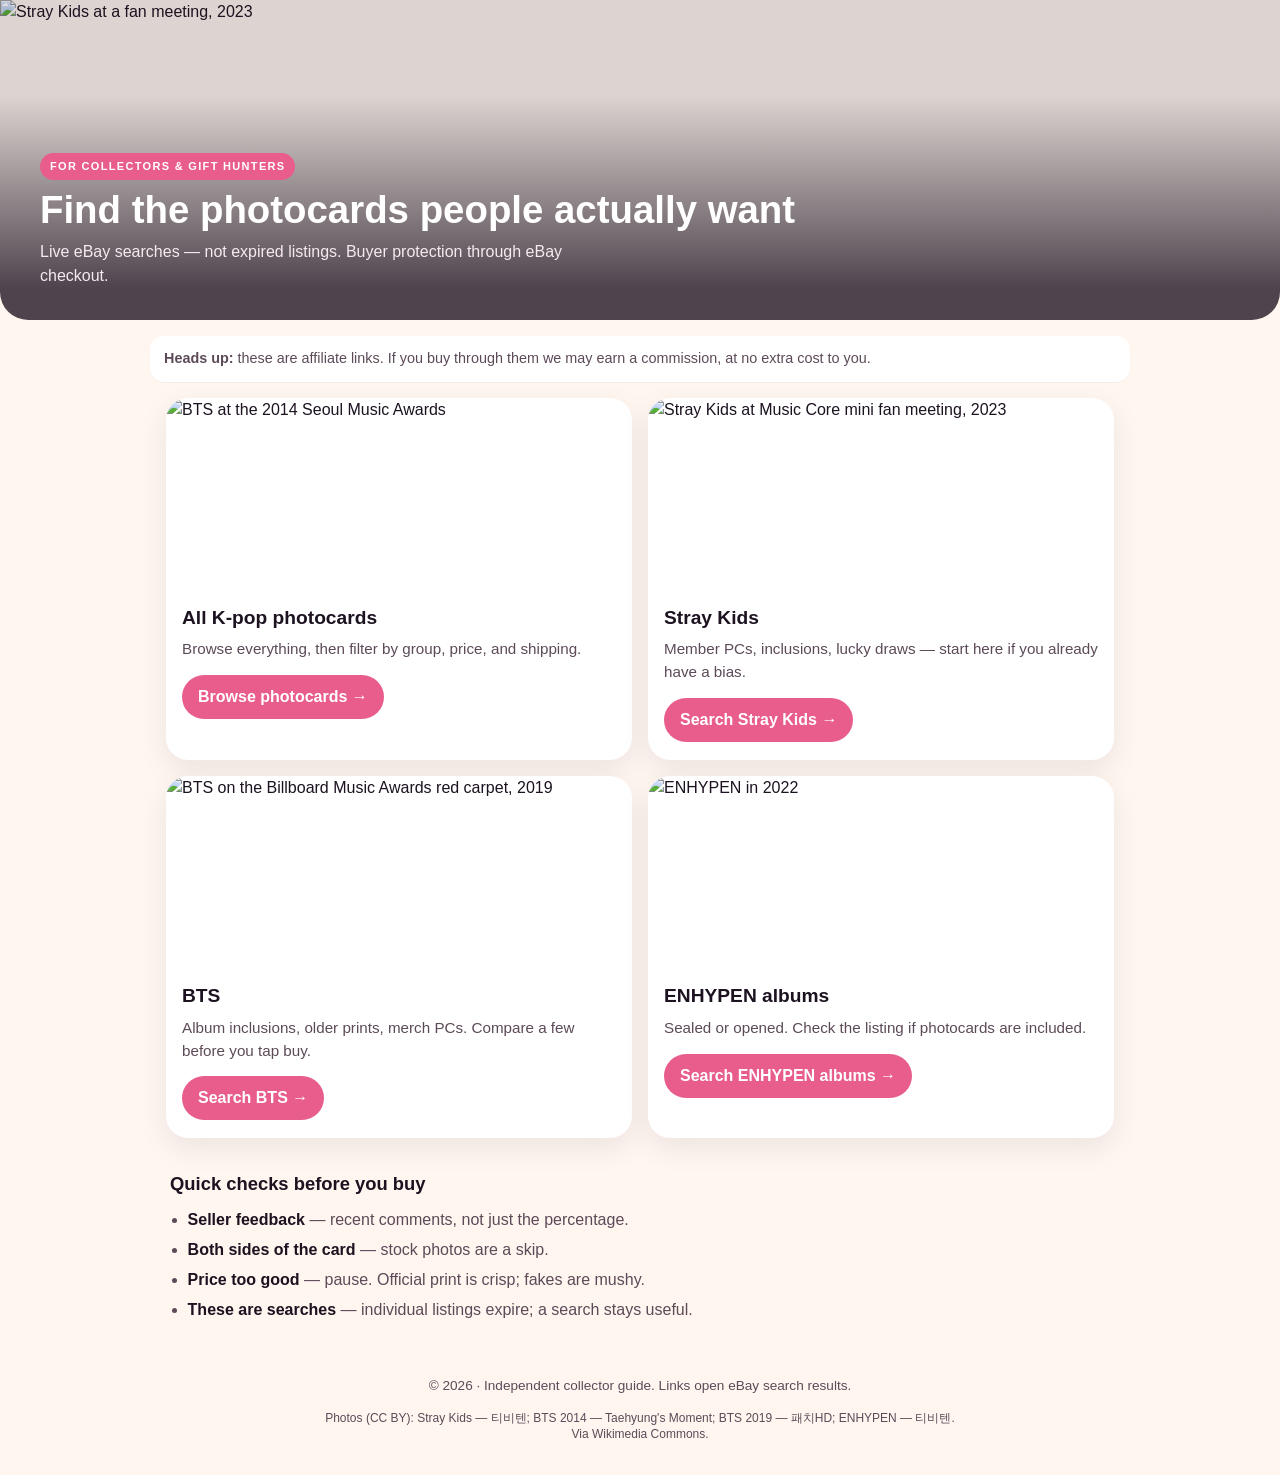
==== index.html @ 458e4288 "Add collector guide landing page" ====
<!DOCTYPE html>
<html lang="en">
<head>
  <meta charset="utf-8">
  <meta name="viewport" content="width=device-width, initial-scale=1">
  <title>K-pop Photocards &amp; Albums — collector finds on eBay</title>
  <meta name="description" content="A friendly collector guide to K-pop photocards and albums on eBay. Stray Kids, BTS, ENHYPEN, with buyer protection.">
  <link rel="stylesheet" href="styles.css">
</head>
<body>
  <header class="hero">
    <img class="hero-img" src="img/hero.jpg" alt="Stray Kids at a fan meeting, 2023">
    <div class="hero-scrim"></div>
    <div class="hero-copy">
      <p class="kicker">For collectors &amp; gift hunters</p>
      <h1>Find the photocards people actually want</h1>
      <p class="lede">Live eBay searches — not expired listings. Buyer protection through eBay checkout.</p>
    </div>
  </header>

  <p class="disclosure"><strong>Heads up:</strong> these are affiliate links. If you buy through them we may earn a commission, at no extra cost to you.</p>

  <main class="grid" aria-label="Search links">
    <a class="card" href="https://www.ebay.com/sch/i.html?_nkw=kpop+photocard&amp;mkcid=1&amp;mkrid=711-53200-19255-0&amp;siteid=0&amp;campid=5338419700&amp;customid=kpop&amp;toolid=10001&amp;mkevt=1" target="_blank" rel="nofollow sponsored noopener">
      <img src="img/all-kpop.jpg" alt="BTS at the 2014 Seoul Music Awards">
      <div class="card-body">
        <h2>All K-pop photocards</h2>
        <p>Browse everything, then filter by group, price, and shipping.</p>
        <span class="btn">Browse photocards</span>
      </div>
    </a>

    <a class="card" href="https://www.ebay.com/sch/i.html?_nkw=stray+kids+photocard&amp;mkcid=1&amp;mkrid=711-53200-19255-0&amp;siteid=0&amp;campid=5338419700&amp;customid=skz&amp;toolid=10001&amp;mkevt=1" target="_blank" rel="nofollow sponsored noopener">
      <img src="img/skz.jpg" alt="Stray Kids at Music Core mini fan meeting, 2023">
      <div class="card-body">
        <h2>Stray Kids</h2>
        <p>Member PCs, inclusions, lucky draws — start here if you already have a bias.</p>
        <span class="btn">Search Stray Kids</span>
      </div>
    </a>

    <a class="card" href="https://www.ebay.com/sch/i.html?_nkw=BTS+photocard&amp;mkcid=1&amp;mkrid=711-53200-19255-0&amp;siteid=0&amp;campid=5338419700&amp;customid=bts&amp;toolid=10001&amp;mkevt=1" target="_blank" rel="nofollow sponsored noopener">
      <img src="img/bts.jpg" alt="BTS on the Billboard Music Awards red carpet, 2019">
      <div class="card-body">
        <h2>BTS</h2>
        <p>Album inclusions, older prints, merch PCs. Compare a few before you tap buy.</p>
        <span class="btn">Search BTS</span>
      </div>
    </a>

    <a class="card" href="https://www.ebay.com/sch/i.html?_nkw=ENHYPEN+album&amp;mkcid=1&amp;mkrid=711-53200-19255-0&amp;siteid=0&amp;campid=5338419700&amp;customid=enhypen&amp;toolid=10001&amp;mkevt=1" target="_blank" rel="nofollow sponsored noopener">
      <img src="img/enhypen.jpg" alt="ENHYPEN in 2022">
      <div class="card-body">
        <h2>ENHYPEN albums</h2>
        <p>Sealed or opened. Check the listing if photocards are included.</p>
        <span class="btn">Search ENHYPEN albums</span>
      </div>
    </a>
  </main>

  <section class="tips">
    <h2>Quick checks before you buy</h2>
    <ul>
      <li><strong>Seller feedback</strong> — recent comments, not just the percentage.</li>
      <li><strong>Both sides of the card</strong> — stock photos are a skip.</li>
      <li><strong>Price too good</strong> — pause. Official print is crisp; fakes are mushy.</li>
      <li><strong>These are searches</strong> — individual listings expire; a search stays useful.</li>
    </ul>
  </section>

  <footer>
    <p>&copy; 2026 · Independent collector guide. Links open eBay search results.</p>
    <p class="credits">Photos (CC BY): Stray Kids — 티비텐; BTS 2014 — Taehyung's Moment; BTS 2019 — 패치HD; ENHYPEN — 티비텐. Via Wikimedia Commons.</p>
  </footer>
</body>
</html>
---- styles.css ----
:root {
  --bg: #fff6f0;
  --ink: #1c1220;
  --muted: #5c4a58;
  --pink: #e85d8c;
  --pink-dark: #c73d6e;
  --card: #fff;
  --ring: rgba(232, 93, 140, 0.35);
}
* { box-sizing: border-box; }
html, body { margin: 0; padding: 0; }
body {
  font-family: "Segoe UI", "Helvetica Neue", Arial, sans-serif;
  background: var(--bg);
  color: var(--ink);
  line-height: 1.5;
}
.hero {
  position: relative;
  min-height: 280px;
  overflow: hidden;
  border-radius: 0 0 28px 28px;
}
.hero-img {
  width: 100%;
  height: 320px;
  object-fit: cover;
  display: block;
}
.hero-scrim {
  position: absolute;
  inset: 0;
  background: linear-gradient(to top, rgba(28,18,32,.78) 10%, rgba(28,18,32,.15) 70%);
}
.hero-copy {
  position: absolute;
  left: 0; right: 0; bottom: 0;
  padding: 28px 20px 24px;
  color: #fff;
}
.kicker {
  display: inline-block;
  margin: 0 0 8px;
  background: var(--pink);
  color: #fff;
  font-size: 11px;
  font-weight: 700;
  letter-spacing: .12em;
  text-transform: uppercase;
  padding: 5px 10px;
  border-radius: 999px;
}
.hero h1 {
  margin: 0 0 8px;
  font-size: clamp(1.6rem, 4.5vw, 2.4rem);
  line-height: 1.15;
  font-weight: 800;
}
.lede { margin: 0; color: #f6e9ef; font-size: 1rem; max-width: 36rem; }

.disclosure {
  margin: 16px 16px 8px;
  padding: 12px 14px;
  background: #fff;
  border-radius: 14px;
  font-size: .9rem;
  color: var(--muted);
  box-shadow: 0 1px 0 rgba(0,0,0,.04);
}
.grid {
  display: grid;
  gap: 16px;
  padding: 8px 16px 24px;
}
@media (min-width: 720px) {
  .grid { grid-template-columns: 1fr 1fr; max-width: 980px; margin: 0 auto; }
  .hero-copy { padding: 36px 40px 32px; }
  .disclosure { max-width: 980px; margin-left: auto; margin-right: auto; }
}

.card {
  display: flex;
  flex-direction: column;
  background: var(--card);
  border-radius: 22px;
  overflow: hidden;
  text-decoration: none;
  color: inherit;
  box-shadow: 0 10px 30px rgba(28,18,32,.08);
  transform: translateY(0);
  transition: transform .15s ease, box-shadow .15s ease;
}
.card:hover, .card:focus-visible {
  transform: translateY(-4px);
  box-shadow: 0 16px 40px rgba(232, 93, 140, .22);
  outline: none;
}
.card img {
  width: 100%;
  height: 190px;
  object-fit: cover;
  display: block;
}
.card-body { padding: 16px 16px 18px; }
.card h2 { margin: 0 0 6px; font-size: 1.2rem; }
.card p { margin: 0 0 14px; color: var(--muted); font-size: .95rem; }
.btn {
  display: inline-block;
  background: var(--pink);
  color: #fff;
  font-weight: 700;
  padding: 10px 16px;
  border-radius: 999px;
}
.card:hover .btn { background: var(--pink-dark); }
.btn::after { content: " →"; }

.tips {
  max-width: 980px;
  margin: 0 auto 32px;
  padding: 8px 20px 0;
}
.tips h2 { margin: 0 0 10px; font-size: 1.15rem; }
.tips ul { margin: 0; padding-left: 1.1rem; color: var(--muted); }
.tips li { margin-bottom: 6px; }
.tips strong { color: var(--ink); }

footer {
  text-align: center;
  padding: 8px 16px 32px;
  color: var(--muted);
  font-size: .85rem;
}

.credits { font-size: .75rem; max-width: 40rem; margin: 8px auto 0; line-height: 1.4; }
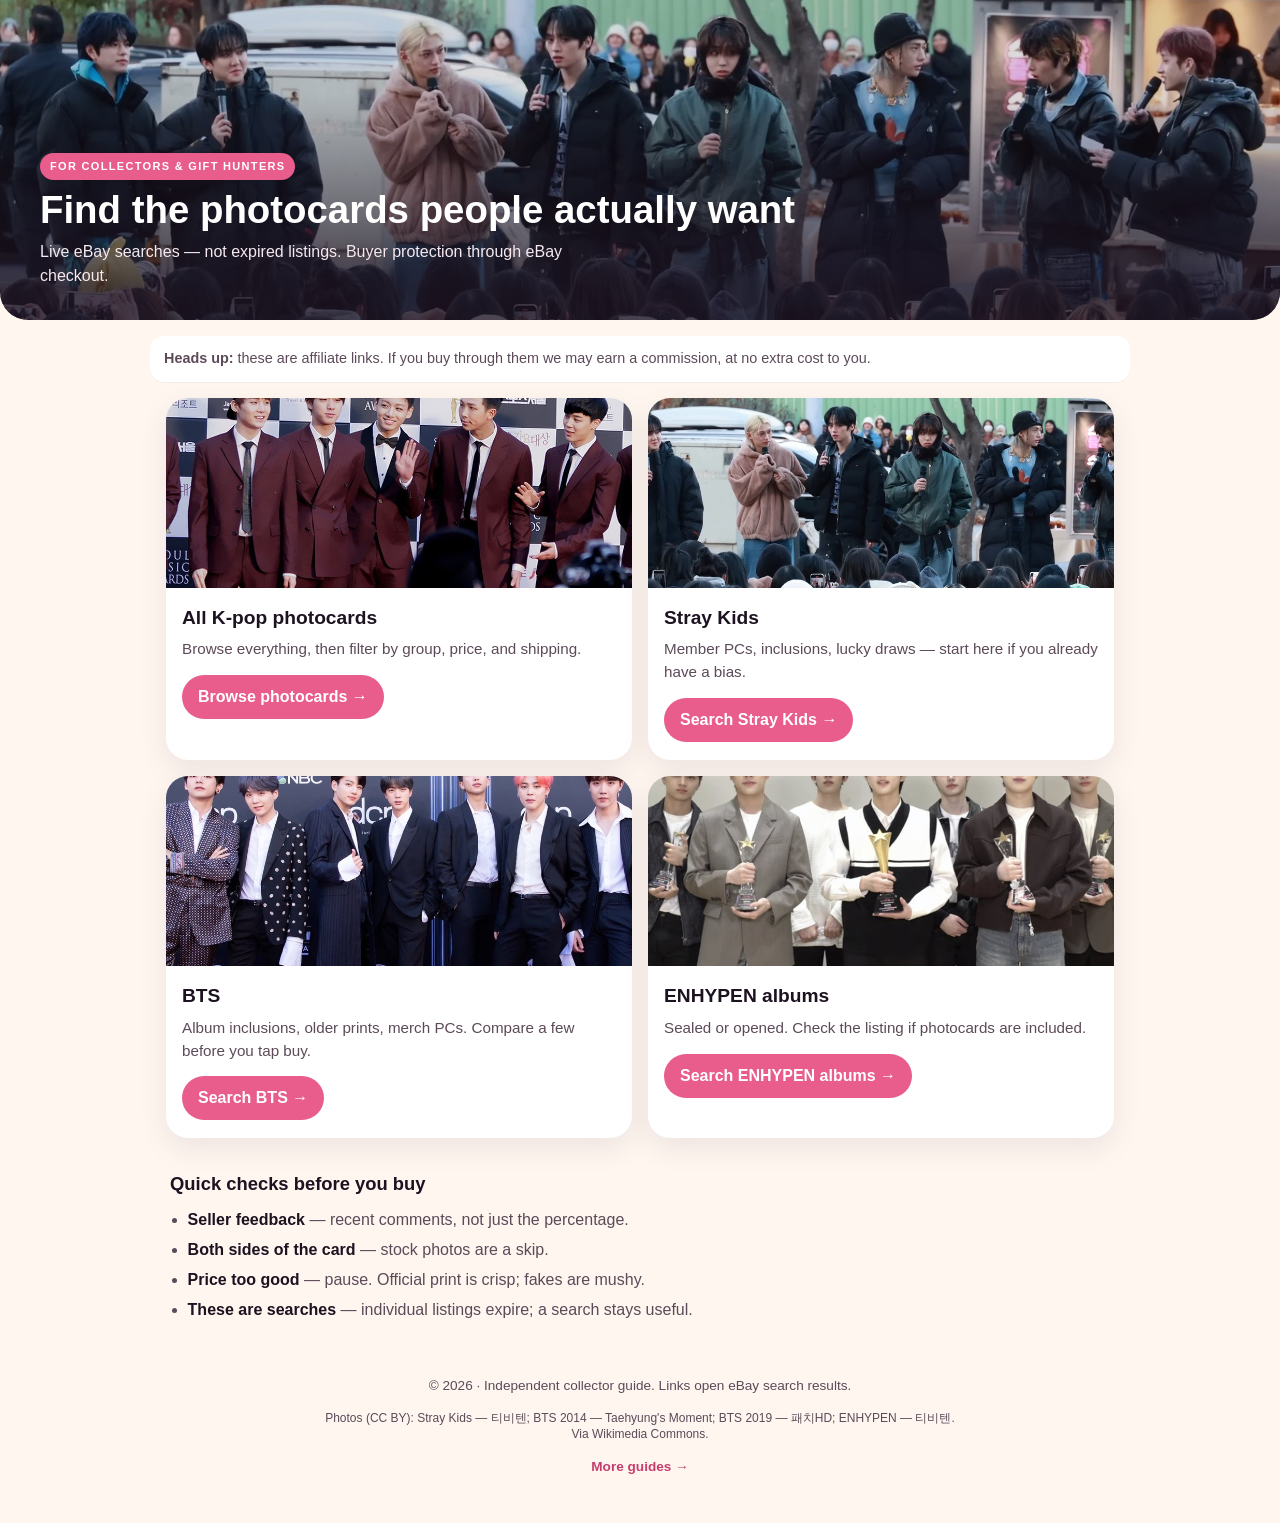
==== commit bcef8f26: "Add niche buyer guides with matching photos" ====
--- a/index.html
+++ b/index.html
@@ -71,6 +71,7 @@
   <footer>
     <p>&copy; 2026 · Independent collector guide. Links open eBay search results.</p>
     <p class="credits">Photos (CC BY): Stray Kids — 티비텐; BTS 2014 — Taehyung's Moment; BTS 2019 — 패치HD; ENHYPEN — 티비텐. Via Wikimedia Commons.</p>
+    <p><a href="hub.html" style="color:#c73d6e;font-weight:700;text-decoration:none;">More guides →</a></p>
   </footer>
 </body>
 </html>
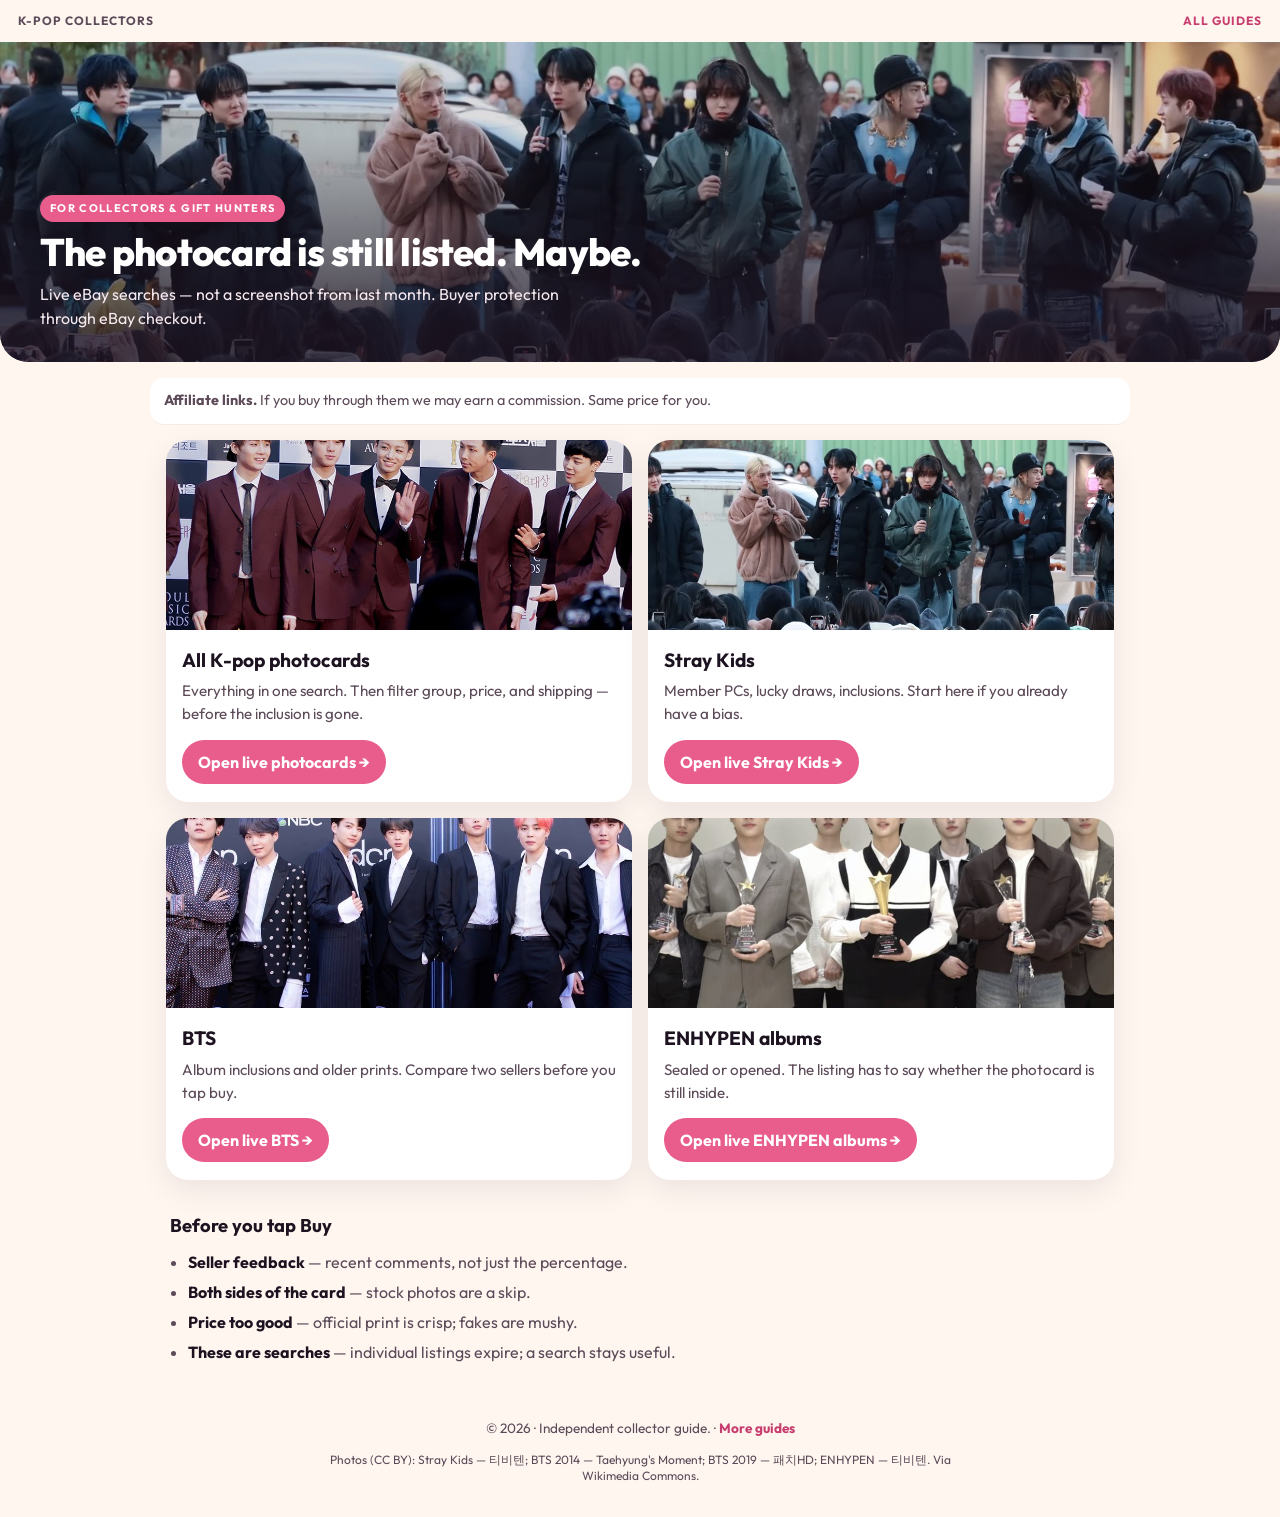
==== commit 51cb0ad4: "Polish niche guides — copy and photos." ====
--- a/index.html
+++ b/index.html
@@ -3,75 +3,75 @@
 <head>
   <meta charset="utf-8">
   <meta name="viewport" content="width=device-width, initial-scale=1">
-  <title>K-pop Photocards &amp; Albums — collector finds on eBay</title>
-  <meta name="description" content="A friendly collector guide to K-pop photocards and albums on eBay. Stray Kids, BTS, ENHYPEN, with buyer protection.">
+  <title>K-pop photocards & albums — live eBay searches</title>
+  <meta name="description" content="Live eBay searches for K-pop photocards and albums. Stray Kids, BTS, ENHYPEN. Buyer protection at checkout.">
   <link rel="stylesheet" href="styles.css">
+  <style>
+    @import url('https://fonts.googleapis.com/css2?family=Outfit:wght@500;700;800&display=swap');
+    body, .hero h1, .card h2 { font-family: Outfit, "Segoe UI", sans-serif; }
+    .hero h1 { letter-spacing: -0.02em; }
+    .topnav { display:flex; justify-content:space-between; padding:12px 18px; font-size:12px; font-weight:700; letter-spacing:.08em; text-transform:uppercase; color:#5c4a58; }
+    .topnav a { color:#c73d6e; text-decoration:none; }
+  </style>
 </head>
 <body>
+  <nav class="topnav"><span>K-pop collectors</span><a href="hub.html">All guides</a></nav>
   <header class="hero">
     <img class="hero-img" src="img/hero.jpg" alt="Stray Kids at a fan meeting, 2023">
     <div class="hero-scrim"></div>
     <div class="hero-copy">
       <p class="kicker">For collectors &amp; gift hunters</p>
-      <h1>Find the photocards people actually want</h1>
-      <p class="lede">Live eBay searches — not expired listings. Buyer protection through eBay checkout.</p>
+      <h1>The photocard is still listed. Maybe.</h1>
+      <p class="lede">Live eBay searches — not a screenshot from last month. Buyer protection through eBay checkout.</p>
     </div>
   </header>
-
-  <p class="disclosure"><strong>Heads up:</strong> these are affiliate links. If you buy through them we may earn a commission, at no extra cost to you.</p>
-
+  <p class="disclosure"><strong>Affiliate links.</strong> If you buy through them we may earn a commission. Same price for you.</p>
   <main class="grid" aria-label="Search links">
     <a class="card" href="https://www.ebay.com/sch/i.html?_nkw=kpop+photocard&amp;mkcid=1&amp;mkrid=711-53200-19255-0&amp;siteid=0&amp;campid=5338419700&amp;customid=kpop&amp;toolid=10001&amp;mkevt=1" target="_blank" rel="nofollow sponsored noopener">
       <img src="img/all-kpop.jpg" alt="BTS at the 2014 Seoul Music Awards">
       <div class="card-body">
         <h2>All K-pop photocards</h2>
-        <p>Browse everything, then filter by group, price, and shipping.</p>
-        <span class="btn">Browse photocards</span>
+        <p>Everything in one search. Then filter group, price, and shipping — before the inclusion is gone.</p>
+        <span class="btn">Open live photocards</span>
       </div>
     </a>
-
     <a class="card" href="https://www.ebay.com/sch/i.html?_nkw=stray+kids+photocard&amp;mkcid=1&amp;mkrid=711-53200-19255-0&amp;siteid=0&amp;campid=5338419700&amp;customid=skz&amp;toolid=10001&amp;mkevt=1" target="_blank" rel="nofollow sponsored noopener">
       <img src="img/skz.jpg" alt="Stray Kids at Music Core mini fan meeting, 2023">
       <div class="card-body">
         <h2>Stray Kids</h2>
-        <p>Member PCs, inclusions, lucky draws — start here if you already have a bias.</p>
-        <span class="btn">Search Stray Kids</span>
+        <p>Member PCs, lucky draws, inclusions. Start here if you already have a bias.</p>
+        <span class="btn">Open live Stray Kids</span>
       </div>
     </a>
-
     <a class="card" href="https://www.ebay.com/sch/i.html?_nkw=BTS+photocard&amp;mkcid=1&amp;mkrid=711-53200-19255-0&amp;siteid=0&amp;campid=5338419700&amp;customid=bts&amp;toolid=10001&amp;mkevt=1" target="_blank" rel="nofollow sponsored noopener">
       <img src="img/bts.jpg" alt="BTS on the Billboard Music Awards red carpet, 2019">
       <div class="card-body">
         <h2>BTS</h2>
-        <p>Album inclusions, older prints, merch PCs. Compare a few before you tap buy.</p>
-        <span class="btn">Search BTS</span>
+        <p>Album inclusions and older prints. Compare two sellers before you tap buy.</p>
+        <span class="btn">Open live BTS</span>
       </div>
     </a>
-
     <a class="card" href="https://www.ebay.com/sch/i.html?_nkw=ENHYPEN+album&amp;mkcid=1&amp;mkrid=711-53200-19255-0&amp;siteid=0&amp;campid=5338419700&amp;customid=enhypen&amp;toolid=10001&amp;mkevt=1" target="_blank" rel="nofollow sponsored noopener">
       <img src="img/enhypen.jpg" alt="ENHYPEN in 2022">
       <div class="card-body">
         <h2>ENHYPEN albums</h2>
-        <p>Sealed or opened. Check the listing if photocards are included.</p>
-        <span class="btn">Search ENHYPEN albums</span>
+        <p>Sealed or opened. The listing has to say whether the photocard is still inside.</p>
+        <span class="btn">Open live ENHYPEN albums</span>
       </div>
     </a>
   </main>
-
   <section class="tips">
-    <h2>Quick checks before you buy</h2>
+    <h2>Before you tap Buy</h2>
     <ul>
       <li><strong>Seller feedback</strong> — recent comments, not just the percentage.</li>
       <li><strong>Both sides of the card</strong> — stock photos are a skip.</li>
-      <li><strong>Price too good</strong> — pause. Official print is crisp; fakes are mushy.</li>
+      <li><strong>Price too good</strong> — official print is crisp; fakes are mushy.</li>
       <li><strong>These are searches</strong> — individual listings expire; a search stays useful.</li>
     </ul>
   </section>
-
   <footer>
-    <p>&copy; 2026 · Independent collector guide. Links open eBay search results.</p>
+    <p>&copy; 2026 · Independent collector guide. · <a href="hub.html" style="color:#c73d6e;font-weight:700;text-decoration:none;">More guides</a></p>
     <p class="credits">Photos (CC BY): Stray Kids — 티비텐; BTS 2014 — Taehyung's Moment; BTS 2019 — 패치HD; ENHYPEN — 티비텐. Via Wikimedia Commons.</p>
-    <p><a href="hub.html" style="color:#c73d6e;font-weight:700;text-decoration:none;">More guides →</a></p>
   </footer>
 </body>
 </html>
